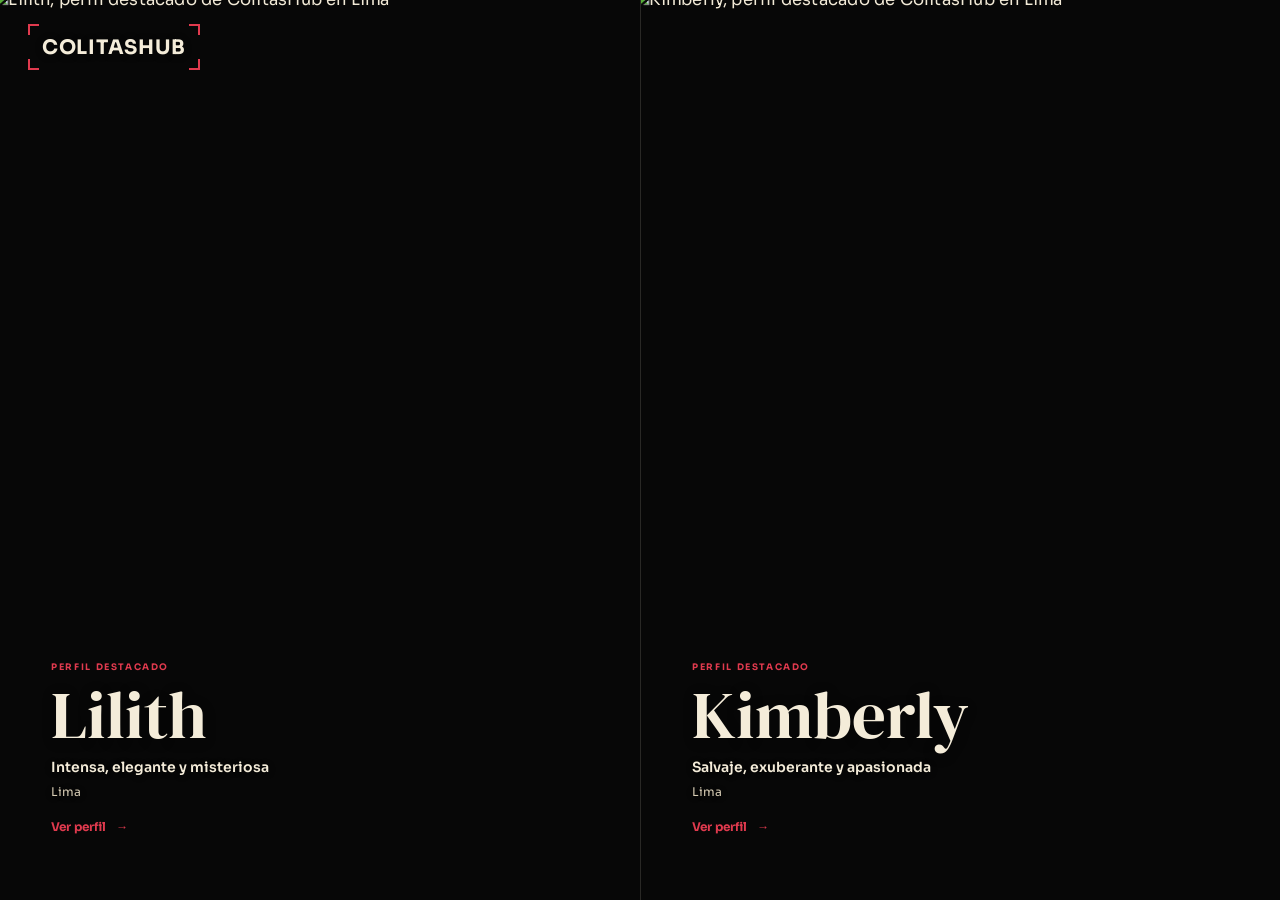
==== index.html @ b745e594 "Agrega favicon a ColitasHub" ====
<!DOCTYPE html>
<html lang="es-PE">
<head>
  <meta charset="UTF-8">
  <meta name="viewport" content="width=device-width, initial-scale=1.0">
  <meta name="theme-color" content="#070707">
  <meta name="color-scheme" content="dark">

  <title>ColitasHub | Staff de Kinesiólogas en Lima</title>
  <meta name="description" content="Conoce el staff de kinesiólogas de ColitasHub en Lima. Explora sus perfiles, portafolios, experiencias y formas de contacto.">
  <meta name="robots" content="index,follow,max-image-preview:large">
  <link rel="canonical" href="https://colitashub.com/">
  <meta name="author" content="ColitasHub">

  <link rel="icon" href="/Favicon/favicon.ico" sizes="any">
  <link rel="icon" type="image/png" sizes="32x32" href="/Favicon/favicon-32x32.png">
  <link rel="icon" type="image/png" sizes="16x16" href="/Favicon/favicon-16x16.png">
  <link rel="apple-touch-icon" sizes="180x180" href="/Favicon/apple-touch-icon.png">
  <link rel="manifest" href="/Favicon/site.webmanifest">

  <meta property="og:type" content="website">
  <meta property="og:locale" content="es_PE">
  <meta property="og:site_name" content="ColitasHub">
  <meta property="og:url" content="https://colitashub.com/">
  <meta property="og:title" content="ColitasHub | Staff de Kinesiólogas en Lima">
  <meta property="og:description" content="Conoce el staff de kinesiólogas de ColitasHub en Lima. Explora sus perfiles y experiencias.">
  <meta property="og:image" content="https://colitashub.com/colitashub-social.png?v=20261003-1">
  <meta property="og:image:secure_url" content="https://colitashub.com/colitashub-social.png?v=20261003-1">
  <meta property="og:image:type" content="image/png">
  <meta property="og:image:width" content="1200">
  <meta property="og:image:height" content="630">
  <meta property="og:image:alt" content="Logo de ColitasHub">

  <meta name="twitter:card" content="summary_large_image">
  <meta name="twitter:title" content="ColitasHub | Staff de Kinesiólogas en Lima">
  <meta name="twitter:description" content="Conoce el staff de kinesiólogas de ColitasHub en Lima. Explora sus perfiles y experiencias.">
  <meta name="twitter:image" content="https://colitashub.com/colitashub-social.png?v=20261003-1">

  <link rel="preconnect" href="https://media.nannaspa.com" crossorigin>
  <link rel="preload" as="image" href="https://media.nannaspa.com/catalogo/masajistas/Mandy/lilith-masajista-colitashub-lima-lenceria-portada-V2.webp" fetchpriority="high">
  <link rel="preload" as="image" href="https://media.nannaspa.com/catalogo/masajistas/Kim/kimberly-masajista-nanna-lima-lenceria-portada-v2.webp" fetchpriority="high">

  <link rel="preconnect" href="https://fonts.googleapis.com">
  <link rel="preconnect" href="https://fonts.gstatic.com" crossorigin>
  <link href="https://fonts.googleapis.com/css2?family=DM+Serif+Display&family=Sora:wght@300;400;500;600;700&display=swap" rel="stylesheet">

  <link rel="stylesheet" href="styles.css?v=20261018-3">
  <script src="app.js?v=20261018-3" defer></script>

  <script type="application/ld+json">
  {
    "@context": "https://schema.org",
    "@type": "WebSite",
    "name": "ColitasHub",
    "url": "https://colitashub.com/",
    "inLanguage": "es-PE",
    "mainEntity": {
      "@type": "ItemList",
      "itemListElement": [
        {
          "@type": "ListItem",
          "position": 1,
          "name": "Lilith",
          "url": "https://colitashub.com/Lilith/index-lilith.html"
        },
        {
          "@type": "ListItem",
          "position": 2,
          "name": "Kimberly",
          "url": "https://colitashub.com/Kimberly/index-kimberly.html"
        }
      ]
      }
  }
  </script>
</head>

<body>
  <main class="split-hero" id="inicio">
    <h1 class="sr-only">ColitasHub — Staff de Kinesiólogas en Lima</h1>

    <a class="brand-overlay" href="#inicio" aria-label="ColitasHub, volver al inicio">
      <span class="brand-frame" aria-hidden="true">
        <span class="corner tl"></span>
        <span class="corner tr"></span>
        <span class="corner bl"></span>
        <span class="corner br"></span>
        <span class="brand-name">COLITASHUB</span>
      </span>
    </a>

    <article class="profile-panel panel-first" data-profile="lilith" aria-labelledby="profile-lilith">
      <img
        class="panel-image"
        src="https://media.nannaspa.com/catalogo/masajistas/Mandy/lilith-masajista-colitashub-lima-lenceria-portada-V2.webp"
        alt="Lilith, perfil destacado de ColitasHub en Lima"
        width="1200"
        height="1600"
        loading="eager"
        decoding="async"
        fetchpriority="high"
      >
      <div class="panel-overlay" aria-hidden="true"></div>

      <div class="panel-copy">
        <p class="panel-kicker">PERFIL DESTACADO</p>
        <h2 id="profile-lilith">Lilith</h2>
        <p class="panel-traits">Intensa, elegante y misteriosa</p>
        <p class="panel-meta">Lima</p>
        <a class="panel-link" href="Lilith/index-lilith.html" aria-label="Ver perfil de Lilith">
          Ver perfil <span aria-hidden="true">→</span>
        </a>
      </div>
    </article>

<article class="profile-panel panel-last" data-profile="kimberly" aria-labelledby="profile-kimberly">
      <img
        class="panel-image"
        src="https://media.nannaspa.com/catalogo/masajistas/Kim/kimberly-masajista-nanna-lima-lenceria-portada-v2.webp"
        alt="Kimberly, perfil destacado de ColitasHub en Lima"
        width="1200"
        height="1600"
        loading="eager"
        decoding="async"
        fetchpriority="high"
      >
      <div class="panel-overlay" aria-hidden="true"></div>

      <div class="panel-copy">
        <p class="panel-kicker">PERFIL DESTACADO</p>
        <h2 id="profile-kimberly">Kimberly</h2>
        <p class="panel-traits">Salvaje, exuberante y apasionada</p>
        <p class="panel-meta">Lima</p>
        <a class="panel-link" href="Kimberly/index-kimberly.html" aria-label="Ver perfil de Kimberly">
          Ver perfil <span aria-hidden="true">→</span>
        </a>
      </div>
    </article>
  </main>
</body>
</html>
---- styles.css ----
:root{
  --black:#070707;
  --black-soft:#111111;
  --ivory:#f4ecd9;
  --ivory-soft:#d7ccb4;
  --red:#e03a4e;
  --red-dark:#b92e3e;
  --serif:"DM Serif Display",Georgia,serif;
  --sans:"Sora",Arial,sans-serif;
}

*{box-sizing:border-box;margin:0;padding:0}
html,body{width:100%;min-width:320px}
body{
  background:var(--black);
  color:var(--ivory);
  font-family:var(--sans);
  overflow:hidden;
}
img{display:block;width:100%}

.split-hero{
  position:relative;
  display:flex;
  width:100%;
  height:100vh;
  overflow:hidden;
  background:var(--black);
}

.brand-overlay{
  position:absolute;
  z-index:20;
  top:24px;
  left:28px;
  pointer-events:auto;
  text-decoration:none;
}

.brand-frame{
  position:relative;
  display:inline-flex;
  align-items:center;
  justify-content:center;
  min-width:144px;
  min-height:46px;
  padding:8px 14px;
}

.brand-name{
  color:var(--ivory);
  font-size:20px;
  font-weight:700;
  letter-spacing:.035em;
  text-shadow:0 1px 8px rgba(0,0,0,.22);
}

.corner{
  position:absolute;
  width:11px;
  height:11px;
  border-color:var(--red);
  border-style:solid;
}
.corner.tl{top:0;left:0;border-width:2px 0 0 2px}
.corner.tr{top:0;right:0;border-width:2px 2px 0 0}
.corner.bl{bottom:0;left:0;border-width:0 0 2px 2px}
.corner.br{bottom:0;right:0;border-width:0 2px 2px 0}

.profile-panel{
  position:relative;
  flex:1 1 33.333%;
  min-width:0;
  height:100%;
  overflow:hidden;
  cursor:pointer;
  isolation:isolate;
  opacity:0;
  transition:
    flex-basis .75s cubic-bezier(.2,.7,.2,1),
    flex-grow .75s cubic-bezier(.2,.7,.2,1),
    opacity .85s ease,
    transform .85s cubic-bezier(.2,.7,.2,1);
}

.panel-first{transform:translateX(-36px)}
.panel-middle{
  transform:translateY(26px);
  border-left:1px solid rgba(244,236,217,.14);
}
.panel-last{
  transform:translateX(36px);
  border-left:1px solid rgba(244,236,217,.14);
}

body.loaded .profile-panel{
  opacity:1;
  transform:translateX(0);
}
body.loaded .panel-middle{transition-delay:.08s}
body.loaded .panel-last{transition-delay:.16s}

/* Fotos mucho más naturales y luminosas */
.panel-image{
  position:absolute;
  inset:0;
  width:100%;
  height:100%;
  object-fit:cover;
  transform:scale(1.025);
  filter:saturate(1) brightness(.98) contrast(1.02);
  transition:
    transform .7s cubic-bezier(.2,.7,.2,1),
    filter .5s ease;
}

/* Solo degradado inferior suave para lectura */
.panel-overlay{
  position:absolute;
  inset:0;
  background:
    linear-gradient(
      0deg,
      rgba(7,7,7,.68) 0%,
      rgba(7,7,7,.38) 18%,
      rgba(7,7,7,.12) 36%,
      rgba(7,7,7,0) 58%
    );
  transition:background .45s ease;
}

.panel-copy{
  position:absolute;
  z-index:3;
  left:clamp(24px,4vw,64px);
  bottom:clamp(28px,5vw,70px);
  max-width:430px;
  transition:
    transform .45s ease,
    opacity .45s ease;
}

.panel-kicker{
  color:var(--red);
  font-size:9px;
  font-weight:700;
  letter-spacing:.18em;
  text-transform:uppercase;
  margin-bottom:10px;
}

.panel-copy h2{
  font-family:var(--serif);
  font-size:clamp(48px,5.2vw,84px);
  font-weight:400;
  line-height:.95;
  color:var(--ivory);
  text-shadow:0 2px 14px rgba(0,0,0,.22);
}

.panel-traits{
  margin-top:12px;
  color:var(--ivory);
  font-size:14px;
  font-weight:600;
  text-shadow:0 1px 8px rgba(0,0,0,.20);
}

.panel-meta{
  margin-top:8px;
  color:var(--ivory-soft);
  font-size:12px;
  text-shadow:0 1px 8px rgba(0,0,0,.18);
}

.panel-link{
  display:inline-flex;
  align-items:center;
  gap:10px;
  margin-top:20px;
  color:var(--red);
  font-size:12px;
  font-weight:700;
}
.panel-link span{transition:transform .3s ease}

@media (hover:hover) and (pointer:fine){
  .profile-panel:hover .panel-image{
    transform:scale(1.075);
    filter:saturate(1.04) brightness(1.02) contrast(1.02);
  }

  .profile-panel:hover .panel-copy{
    transform:translateY(-8px);
  }

  .profile-panel:hover .panel-link span{
    transform:translateX(6px);
  }
}

/* CLICK: expansión para 3 perfiles */
.split-hero.has-active .profile-panel{
  flex-basis:25%;
  flex-grow:.25;
}

.split-hero.has-active .profile-panel.is-active{
  flex-basis:50%;
  flex-grow:.50;
}

/* La foto no activa solo baja un poco, sin apagarse demasiado */
.split-hero.has-active .profile-panel:not(.is-active) .panel-image{
  filter:saturate(.9) brightness(.84) contrast(1.02);
}

.split-hero.has-active .profile-panel:not(.is-active) .panel-copy{
  opacity:.74;
}

.split-hero.has-active .profile-panel.is-active .panel-image{
  transform:scale(1.06);
  filter:saturate(1.03) brightness(1.01) contrast(1.02);
}

.profile-panel.is-active .panel-link span{
  transform:translateX(7px);
}

@media(max-width:760px){
  body{overflow:auto}

  .split-hero{
    display:block;
    height:auto;
    overflow:visible;
  }

  .brand-overlay{
    top:16px;
    left:16px;
  }

  .brand-frame{
    min-width:126px;
    min-height:40px;
    padding:7px 12px;
  }

  .brand-name{
    font-size:17px;
  }

  .profile-panel,
  .split-hero.has-active .profile-panel,
  .split-hero.has-active .profile-panel.is-active{
    width:100%;
    height:100vh;
    min-height:620px;
    flex:none;
  }

  .panel-middle,
  .panel-last{
    border-left:0;
    border-top:1px solid rgba(244,236,217,.12);
  }

  .panel-copy h2{
    font-size:56px;
  }

  .panel-traits{
    font-size:13px;
  }

  .split-hero.has-active .profile-panel:not(.is-active){
    height:42vh;
    min-height:360px;
  }

  .split-hero.has-active .profile-panel.is-active{
    height:100vh;
    min-height:620px;
  }
}

@media(prefers-reduced-motion:reduce){
  *,*::before,*::after{
    transition:none!important;
    animation:none!important;
  }

  .profile-panel{
    opacity:1!important;
    transform:none!important;
  }
}


/* SEO / ACCESSIBILITY / STRUCTURE */
.sr-only{
  position:absolute!important;
  width:1px!important;
  height:1px!important;
  padding:0!important;
  margin:-1px!important;
  overflow:hidden!important;
  clip:rect(0,0,0,0)!important;
  white-space:nowrap!important;
  border:0!important;
}

.panel-link{
  position:relative;
  z-index:6;
  text-decoration:none;
}

.panel-link:focus-visible,
.brand-overlay:focus-visible{
  outline:2px solid var(--red);
  outline-offset:5px;
}

.profile-panel:focus-within .panel-image{
  transform:scale(1.055);
}

@media(max-width:760px){
  .panel-copy h2{
    font-size:56px;
  }
}
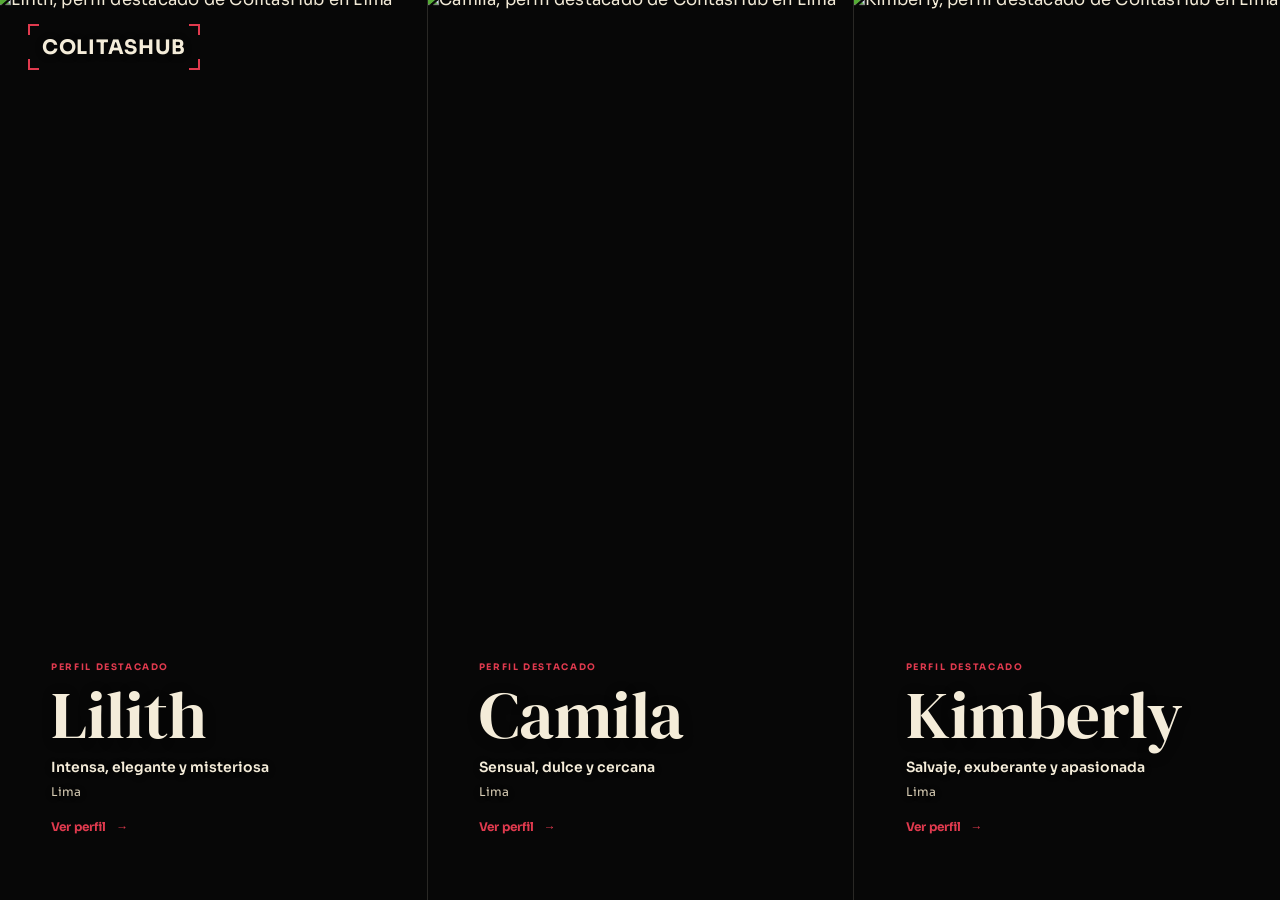
==== commit dcbf0417: "Agrega Camila al inicio de ColitasHub" ====
--- a/index.html
+++ b/index.html
@@ -12,11 +12,11 @@
   <link rel="canonical" href="https://colitashub.com/">
   <meta name="author" content="ColitasHub">
 
-  <link rel="icon" href="/Favicon/favicon.ico" sizes="any">
-  <link rel="icon" type="image/png" sizes="32x32" href="/Favicon/favicon-32x32.png">
-  <link rel="icon" type="image/png" sizes="16x16" href="/Favicon/favicon-16x16.png">
-  <link rel="apple-touch-icon" sizes="180x180" href="/Favicon/apple-touch-icon.png">
-  <link rel="manifest" href="/Favicon/site.webmanifest">
+  <link rel="icon" href="https://media.nannaspa.com/shared/colitashub/favicon/favicon.ico" sizes="any">
+  <link rel="icon" type="image/png" sizes="32x32" href="https://media.nannaspa.com/shared/colitashub/favicon/favicon-32x32.png">
+  <link rel="icon" type="image/png" sizes="16x16" href="https://media.nannaspa.com/shared/colitashub/favicon/favicon-16x16.png">
+  <link rel="apple-touch-icon" sizes="180x180" href="https://media.nannaspa.com/shared/colitashub/favicon/apple-touch-icon.png">
+  <link rel="manifest" href="https://media.nannaspa.com/shared/colitashub/favicon/site.webmanifest">
 
   <meta property="og:type" content="website">
   <meta property="og:locale" content="es_PE">
@@ -38,14 +38,15 @@
 
   <link rel="preconnect" href="https://media.nannaspa.com" crossorigin>
   <link rel="preload" as="image" href="https://media.nannaspa.com/catalogo/masajistas/Mandy/lilith-masajista-colitashub-lima-lenceria-portada-V2.webp" fetchpriority="high">
+  <link rel="preload" as="image" href="https://media.nannaspa.com/catalogo/masajistas/Camila/camila-masajista-nanna-lima-lenceria-portada.webp" fetchpriority="high">
   <link rel="preload" as="image" href="https://media.nannaspa.com/catalogo/masajistas/Kim/kimberly-masajista-nanna-lima-lenceria-portada-v2.webp" fetchpriority="high">
 
   <link rel="preconnect" href="https://fonts.googleapis.com">
   <link rel="preconnect" href="https://fonts.gstatic.com" crossorigin>
   <link href="https://fonts.googleapis.com/css2?family=DM+Serif+Display&family=Sora:wght@300;400;500;600;700&display=swap" rel="stylesheet">
 
-  <link rel="stylesheet" href="styles.css?v=20261018-3">
-  <script src="app.js?v=20261018-3" defer></script>
+  <link rel="stylesheet" href="styles.css?v=20261027-4">
+  <script src="app.js?v=20261027-4" defer></script>
 
   <script type="application/ld+json">
   {
@@ -66,6 +67,12 @@
         {
           "@type": "ListItem",
           "position": 2,
+          "name": "Camila",
+          "url": "https://colitashub.com/Camila/index-camila.html"
+        },
+        {
+          "@type": "ListItem",
+          "position": 3,
           "name": "Kimberly",
           "url": "https://colitashub.com/Kimberly/index-kimberly.html"
         }
@@ -113,6 +120,30 @@
       </div>
     </article>
 
+    <article class="profile-panel panel-middle" data-profile="camila" aria-labelledby="profile-camila">
+      <img
+        class="panel-image"
+        src="https://media.nannaspa.com/catalogo/masajistas/Camila/camila-masajista-nanna-lima-lenceria-portada.webp"
+        alt="Camila, perfil destacado de ColitasHub en Lima"
+        width="1200"
+        height="1600"
+        loading="eager"
+        decoding="async"
+        fetchpriority="high"
+      >
+      <div class="panel-overlay" aria-hidden="true"></div>
+
+      <div class="panel-copy">
+        <p class="panel-kicker">PERFIL DESTACADO</p>
+        <h2 id="profile-camila">Camila</h2>
+        <p class="panel-traits">Sensual, dulce y cercana</p>
+        <p class="panel-meta">Lima</p>
+        <a class="panel-link" href="Camila/index-camila.html" aria-label="Ver perfil de Camila">
+          Ver perfil <span aria-hidden="true">→</span>
+        </a>
+      </div>
+    </article>
+
 <article class="profile-panel panel-last" data-profile="kimberly" aria-labelledby="profile-kimberly">
       <img
         class="panel-image"
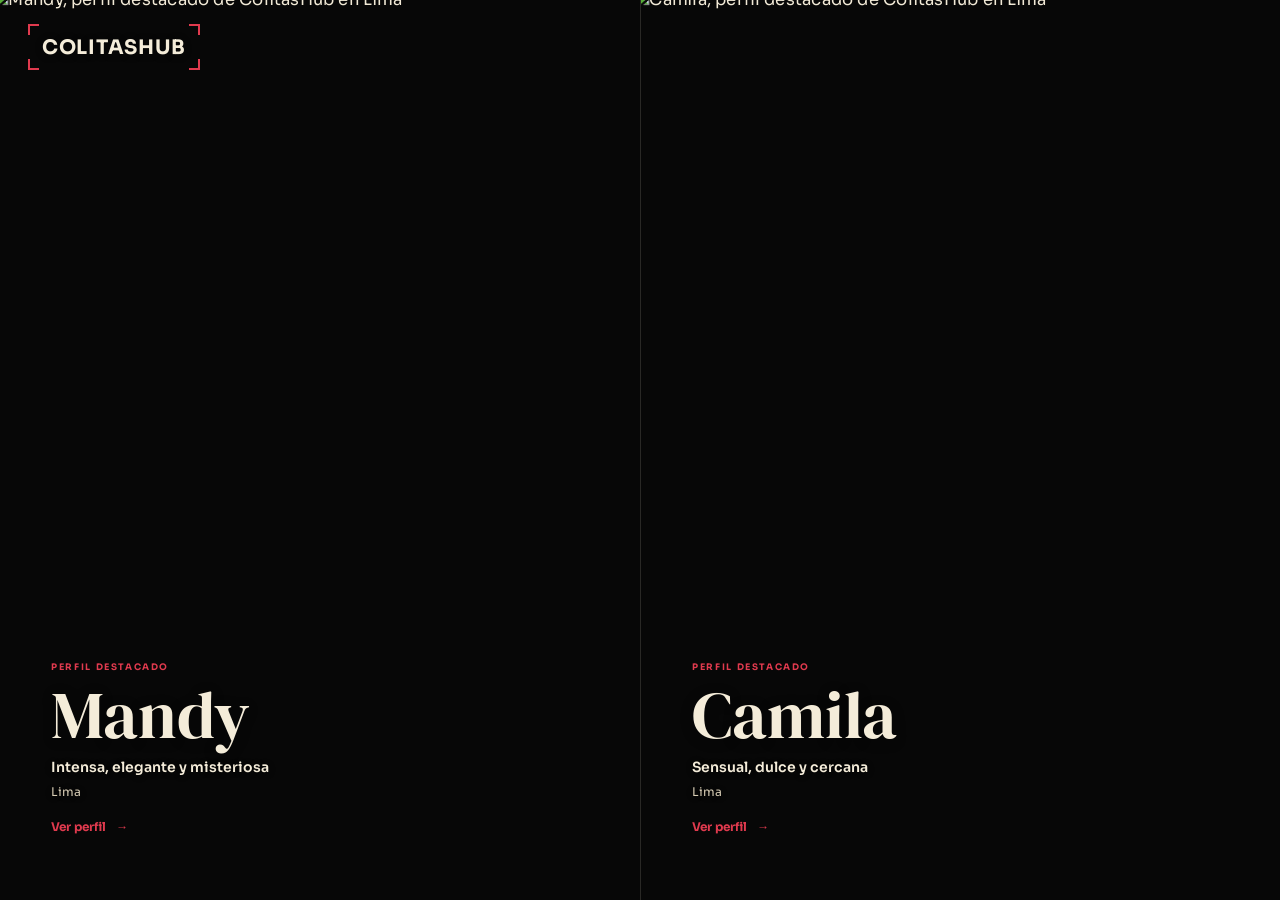
==== commit c6dd0a20: "Actualizar portada: dejar Mandy y Camila" ====
--- a/index.html
+++ b/index.html
@@ -38,15 +38,14 @@
 
   <link rel="preconnect" href="https://media.nannaspa.com" crossorigin>
   <link rel="preload" as="image" href="https://media.nannaspa.com/catalogo/masajistas/Mandy/lilith-masajista-colitashub-lima-lenceria-portada-V2.webp" fetchpriority="high">
-  <link rel="preload" as="image" href="https://media.nannaspa.com/catalogo/masajistas/Camila/camila-masajista-nanna-lima-lenceria-portada.webp" fetchpriority="high">
-  <link rel="preload" as="image" href="https://media.nannaspa.com/catalogo/masajistas/Kim/kimberly-masajista-nanna-lima-lenceria-portada-v2.webp" fetchpriority="high">
+  <link rel="preload" as="image" href="https://media.nannaspa.com/catalogo/masajistas/Camila/camila-masajista-colitashub-lima-lenceria-portada-v2.webp" fetchpriority="high">
 
   <link rel="preconnect" href="https://fonts.googleapis.com">
   <link rel="preconnect" href="https://fonts.gstatic.com" crossorigin>
   <link href="https://fonts.googleapis.com/css2?family=DM+Serif+Display&family=Sora:wght@300;400;500;600;700&display=swap" rel="stylesheet">
 
-  <link rel="stylesheet" href="styles.css?v=20261027-4">
-  <script src="app.js?v=20261027-4" defer></script>
+  <link rel="stylesheet" href="styles.css?v=20261029-1">
+  <script src="app.js?v=20261029-1" defer></script>
 
   <script type="application/ld+json">
   {
@@ -61,20 +60,14 @@
         {
           "@type": "ListItem",
           "position": 1,
-          "name": "Lilith",
-          "url": "https://colitashub.com/Lilith/index-lilith.html"
+          "name": "Mandy",
+          "url": "https://colitashub.com/Mandy/index-mandy.html"
         },
         {
           "@type": "ListItem",
           "position": 2,
           "name": "Camila",
-          "url": "https://colitashub.com/Camila/index-camila.html"
-        },
-        {
-          "@type": "ListItem",
-          "position": 3,
-          "name": "Kimberly",
-          "url": "https://colitashub.com/Kimberly/index-kimberly.html"
+          "url": "https://colitashub.com/Camila/"
         }
       ]
       }
@@ -96,11 +89,11 @@
       </span>
     </a>
 
-    <article class="profile-panel panel-first" data-profile="lilith" aria-labelledby="profile-lilith">
+    <article class="profile-panel panel-first" data-profile="mandy" aria-labelledby="profile-mandy">
       <img
         class="panel-image"
         src="https://media.nannaspa.com/catalogo/masajistas/Mandy/lilith-masajista-colitashub-lima-lenceria-portada-V2.webp"
-        alt="Lilith, perfil destacado de ColitasHub en Lima"
+        alt="Mandy, perfil destacado de ColitasHub en Lima"
         width="1200"
         height="1600"
         loading="eager"
@@ -111,10 +104,10 @@
 
       <div class="panel-copy">
         <p class="panel-kicker">PERFIL DESTACADO</p>
-        <h2 id="profile-lilith">Lilith</h2>
+        <h2 id="profile-mandy">Mandy</h2>
         <p class="panel-traits">Intensa, elegante y misteriosa</p>
         <p class="panel-meta">Lima</p>
-        <a class="panel-link" href="Lilith/index-lilith.html" aria-label="Ver perfil de Lilith">
+        <a class="panel-link" href="Mandy/index-mandy.html" aria-label="Ver perfil de Mandy">
           Ver perfil <span aria-hidden="true">→</span>
         </a>
       </div>
@@ -123,7 +116,7 @@
     <article class="profile-panel panel-middle" data-profile="camila" aria-labelledby="profile-camila">
       <img
         class="panel-image"
-        src="https://media.nannaspa.com/catalogo/masajistas/Camila/camila-masajista-nanna-lima-lenceria-portada.webp"
+        src="https://media.nannaspa.com/catalogo/masajistas/Camila/camila-masajista-colitashub-lima-lenceria-portada-v2.webp"
         alt="Camila, perfil destacado de ColitasHub en Lima"
         width="1200"
         height="1600"
@@ -138,35 +131,11 @@
         <h2 id="profile-camila">Camila</h2>
         <p class="panel-traits">Sensual, dulce y cercana</p>
         <p class="panel-meta">Lima</p>
-        <a class="panel-link" href="Camila/index-camila.html" aria-label="Ver perfil de Camila">
+        <a class="panel-link" href="/Camila/" aria-label="Ver perfil de Camila">
           Ver perfil <span aria-hidden="true">→</span>
         </a>
       </div>
     </article>
-
-<article class="profile-panel panel-last" data-profile="kimberly" aria-labelledby="profile-kimberly">
-      <img
-        class="panel-image"
-        src="https://media.nannaspa.com/catalogo/masajistas/Kim/kimberly-masajista-nanna-lima-lenceria-portada-v2.webp"
-        alt="Kimberly, perfil destacado de ColitasHub en Lima"
-        width="1200"
-        height="1600"
-        loading="eager"
-        decoding="async"
-        fetchpriority="high"
-      >
-      <div class="panel-overlay" aria-hidden="true"></div>
-
-      <div class="panel-copy">
-        <p class="panel-kicker">PERFIL DESTACADO</p>
-        <h2 id="profile-kimberly">Kimberly</h2>
-        <p class="panel-traits">Salvaje, exuberante y apasionada</p>
-        <p class="panel-meta">Lima</p>
-        <a class="panel-link" href="Kimberly/index-kimberly.html" aria-label="Ver perfil de Kimberly">
-          Ver perfil <span aria-hidden="true">→</span>
-        </a>
-      </div>
-    </article>
-  </main>
+</main>
 </body>
 </html>
--- a/styles.css
+++ b/styles.css
@@ -69,7 +69,7 @@
 
 .profile-panel{
   position:relative;
-  flex:1 1 33.333%;
+  flex:1 1 50%;
   min-width:0;
   height:100%;
   overflow:hidden;
@@ -98,7 +98,6 @@
   transform:translateX(0);
 }
 body.loaded .panel-middle{transition-delay:.08s}
-body.loaded .panel-last{transition-delay:.16s}
 
 /* Fotos mucho más naturales y luminosas */
 .panel-image{
@@ -199,15 +198,15 @@
   }
 }
 
-/* CLICK: expansión para 3 perfiles */
+/* CLICK: expansión para 2 perfiles */
 .split-hero.has-active .profile-panel{
-  flex-basis:25%;
-  flex-grow:.25;
+  flex-basis:35%;
+  flex-grow:.35;
 }
 
 .split-hero.has-active .profile-panel.is-active{
-  flex-basis:50%;
-  flex-grow:.50;
+  flex-basis:65%;
+  flex-grow:.65;
 }
 
 /* La foto no activa solo baja un poco, sin apagarse demasiado */
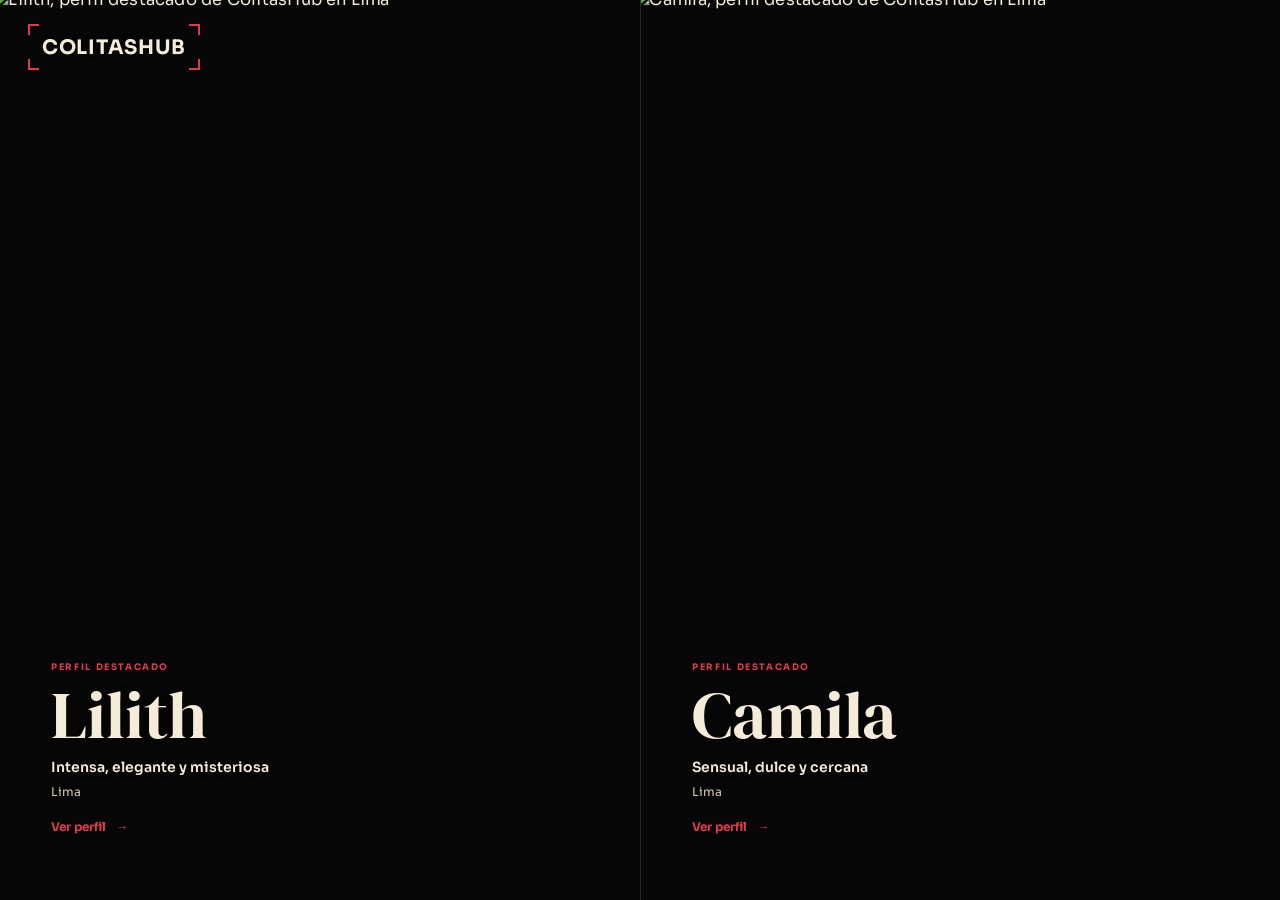
==== commit 91a29ffe: "Corregir nombre Lilith en portada" ====
--- a/index.html
+++ b/index.html
@@ -44,8 +44,8 @@
   <link rel="preconnect" href="https://fonts.gstatic.com" crossorigin>
   <link href="https://fonts.googleapis.com/css2?family=DM+Serif+Display&family=Sora:wght@300;400;500;600;700&display=swap" rel="stylesheet">
 
-  <link rel="stylesheet" href="styles.css?v=20261029-1">
-  <script src="app.js?v=20261029-1" defer></script>
+  <link rel="stylesheet" href="styles.css?v=20261029-2">
+  <script src="app.js?v=20261029-2" defer></script>
 
   <script type="application/ld+json">
   {
@@ -60,8 +60,8 @@
         {
           "@type": "ListItem",
           "position": 1,
-          "name": "Mandy",
-          "url": "https://colitashub.com/Mandy/index-mandy.html"
+          "name": "Lilith",
+          "url": "https://colitashub.com/Lilith/index-lilith.html"
         },
         {
           "@type": "ListItem",
@@ -89,11 +89,11 @@
       </span>
     </a>
 
-    <article class="profile-panel panel-first" data-profile="mandy" aria-labelledby="profile-mandy">
+    <article class="profile-panel panel-first" data-profile="lilith" aria-labelledby="profile-lilith">
       <img
         class="panel-image"
         src="https://media.nannaspa.com/catalogo/masajistas/Mandy/lilith-masajista-colitashub-lima-lenceria-portada-V2.webp"
-        alt="Mandy, perfil destacado de ColitasHub en Lima"
+        alt="Lilith, perfil destacado de ColitasHub en Lima"
         width="1200"
         height="1600"
         loading="eager"
@@ -104,10 +104,10 @@
 
       <div class="panel-copy">
         <p class="panel-kicker">PERFIL DESTACADO</p>
-        <h2 id="profile-mandy">Mandy</h2>
+        <h2 id="profile-lilith">Lilith</h2>
         <p class="panel-traits">Intensa, elegante y misteriosa</p>
         <p class="panel-meta">Lima</p>
-        <a class="panel-link" href="Mandy/index-mandy.html" aria-label="Ver perfil de Mandy">
+        <a class="panel-link" href="Lilith/index-lilith.html" aria-label="Ver perfil de Lilith">
           Ver perfil <span aria-hidden="true">→</span>
         </a>
       </div>
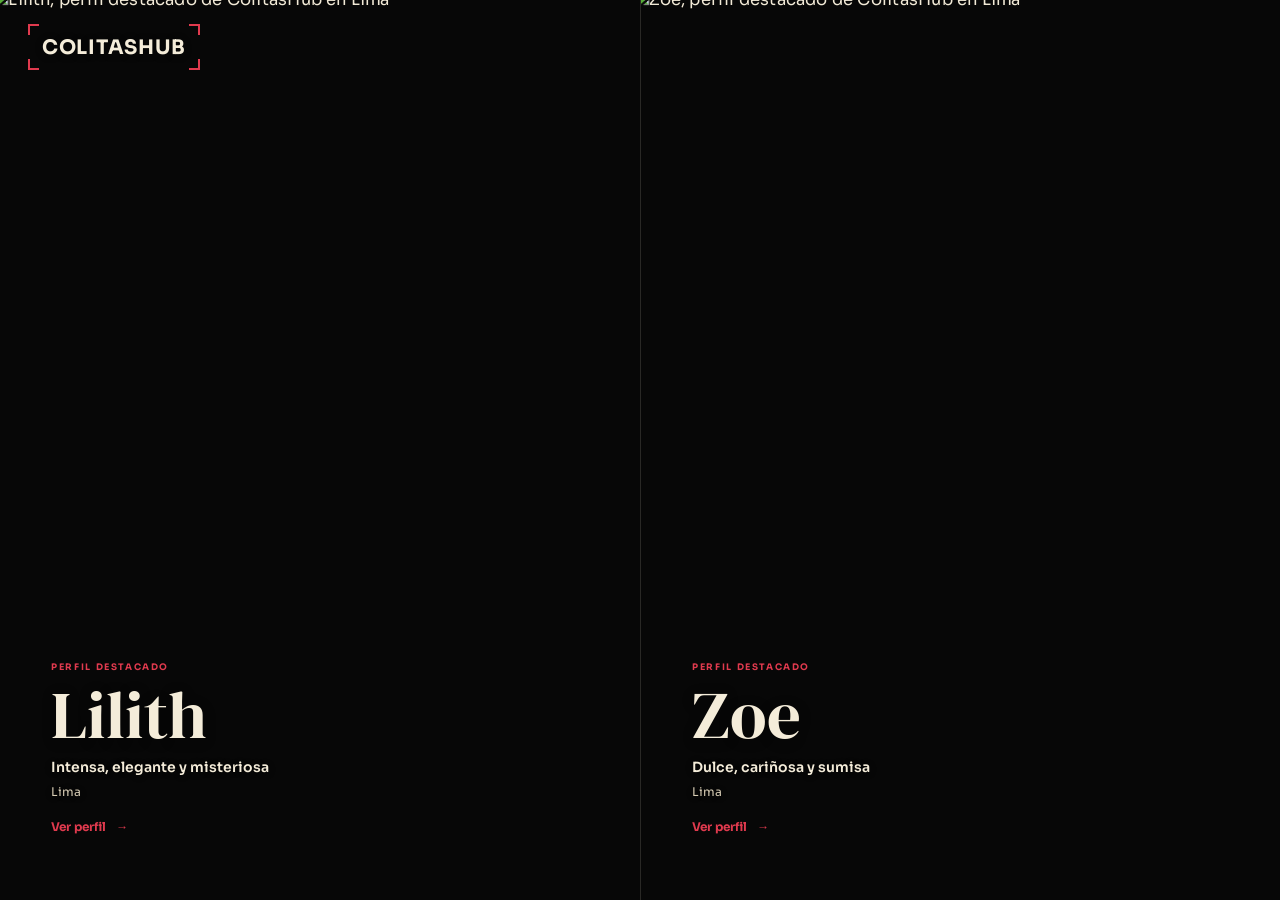
==== commit b6ccfe41: "Agrega perfil de Zoe y actualiza pagina principal" ====
--- a/index.html
+++ b/index.html
@@ -38,14 +38,14 @@
 
   <link rel="preconnect" href="https://media.nannaspa.com" crossorigin>
   <link rel="preload" as="image" href="https://media.nannaspa.com/catalogo/masajistas/Mandy/lilith-masajista-colitashub-lima-lenceria-portada-V2.webp" fetchpriority="high">
-  <link rel="preload" as="image" href="https://media.nannaspa.com/catalogo/masajistas/Camila/camila-masajista-colitashub-lima-lenceria-portada-v2.webp" fetchpriority="high">
+  <link rel="preload" as="image" href="https://media.nannaspa.com/catalogo/masajistas/Zoe/zoe-nanna-spa-lenceria-portada.webp" fetchpriority="high">
 
   <link rel="preconnect" href="https://fonts.googleapis.com">
   <link rel="preconnect" href="https://fonts.gstatic.com" crossorigin>
   <link href="https://fonts.googleapis.com/css2?family=DM+Serif+Display&family=Sora:wght@300;400;500;600;700&display=swap" rel="stylesheet">
 
-  <link rel="stylesheet" href="styles.css?v=20261029-2">
-  <script src="app.js?v=20261029-2" defer></script>
+  <link rel="stylesheet" href="styles.css?v=20261108-3">
+  <script src="app.js?v=20261108-3" defer></script>
 
   <script type="application/ld+json">
   {
@@ -66,8 +66,8 @@
         {
           "@type": "ListItem",
           "position": 2,
-          "name": "Camila",
-          "url": "https://colitashub.com/Camila/"
+          "name": "Zoe",
+          "url": "https://colitashub.com/Zoe/"
         }
       ]
       }
@@ -113,11 +113,11 @@
       </div>
     </article>
 
-    <article class="profile-panel panel-middle" data-profile="camila" aria-labelledby="profile-camila">
+    <article class="profile-panel panel-middle" data-profile="zoe" aria-labelledby="profile-zoe">
       <img
         class="panel-image"
-        src="https://media.nannaspa.com/catalogo/masajistas/Camila/camila-masajista-colitashub-lima-lenceria-portada-v2.webp"
-        alt="Camila, perfil destacado de ColitasHub en Lima"
+        src="https://media.nannaspa.com/catalogo/masajistas/Zoe/zoe-nanna-spa-lenceria-portada.webp"
+        alt="Zoe, perfil destacado de ColitasHub en Lima"
         width="1200"
         height="1600"
         loading="eager"
@@ -128,10 +128,10 @@
 
       <div class="panel-copy">
         <p class="panel-kicker">PERFIL DESTACADO</p>
-        <h2 id="profile-camila">Camila</h2>
-        <p class="panel-traits">Sensual, dulce y cercana</p>
+        <h2 id="profile-zoe">Zoe</h2>
+        <p class="panel-traits">Dulce, cariñosa y sumisa</p>
         <p class="panel-meta">Lima</p>
-        <a class="panel-link" href="/Camila/" aria-label="Ver perfil de Camila">
+        <a class="panel-link" href="Zoe/index.html" data-profile-link="zoe" aria-label="Ver perfil de Zoe">
           Ver perfil <span aria-hidden="true">→</span>
         </a>
       </div>
